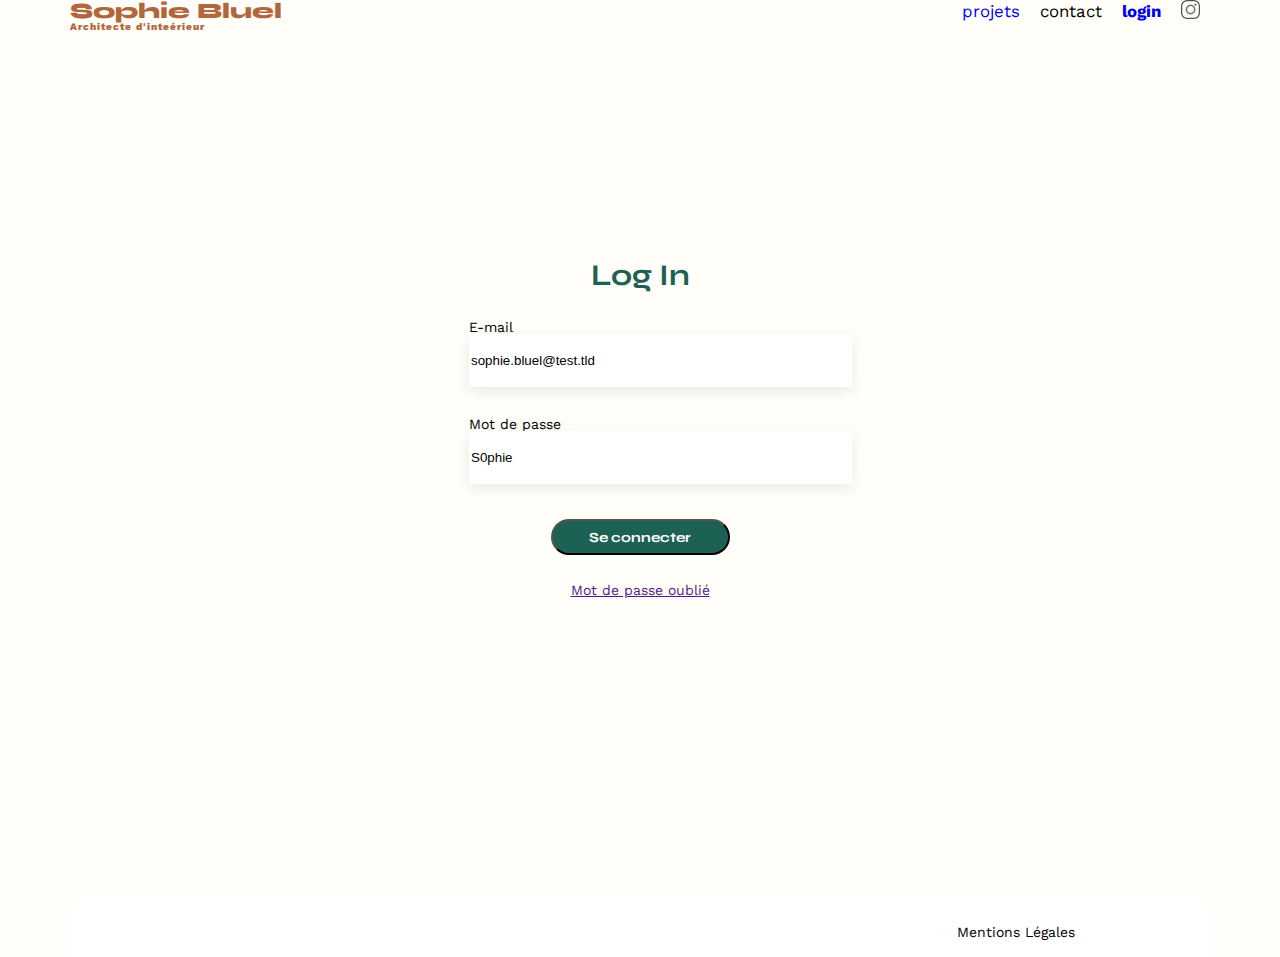
==== FrontEnd/login.html @ 11ecfdc3 "final version, bit more cleaning to do" ====
<!DOCTYPE html>
<html lang="fr">
  <head>
    <meta charset="UTF-8" />
    <title>Sophie Bluel - Architecte d'intérieur</title>
    <meta name="viewport" content="width=device-width, initial-scale=1.0" />
    <link rel="preconnect" href="https://fonts.googleapis.com" />
    <link rel="preconnect" href="https://fonts.gstatic.com" crossorigin />
    <link
      href="https://fonts.googleapis.com/css2?family=Syne:wght@700;800&family=Work+Sans&display=swap"
      rel="stylesheet"
    />
    <meta name="description" content="" />
    <link rel="stylesheet" href="./assets/style.css" />
    <script type="module" src="login.js"></script>
  </head>
  <body>
    <header>
      <div>
        <h1>Sophie Bluel <span>Architecte d'inteérieur</span></h1>
        <nav>
          <ul>
            <a href="index.html" class="headerlink">projets</a>
            <a href="" class="headerlink">contact</a>
            <a href="login.html" class="headerlink" style="font-weight: bold">login</a>
            <a href="https://www.instagram.com/" class="headerlink"
              ><img src="./assets/icons/instagram.png" alt="Instagram"
            /></a>
          </ul>
        </nav>
      </div>
    </header>

    <main>
      <h2 class="hlogin">Log In</h2>
      <form action="#" method="post" class="login">
        <label for="name">E-mail</label>
        <input type="text" name="name" id="mail" class="input" value="sophie.bluel@test.tld" />
        <label for="email">Mot de passe</label>
        <input type="email" name="email" id="password" value="S0phie" />
        <input type="submit" id="login" value="Se connecter" />
        <a href="" class="forgotpassword">Mot de passe oublié</a>
      </form>
    </main>

    <footer>
      <nav>
        <ul>
          <li>Mentions Légales</li>
        </ul>
      </nav>
    </footer>
  </body>
</html>
---- FrontEnd/assets/style.css ----
/* http://meyerweb.com/eric/tools/css/reset/
   v2.0 | 20110126
   License: none (public domain)
*/

html,
body,
div,
span,
applet,
object,
iframe,
h1,
h2,
h3,
h4,
h5,
h6,
p,
blockquote,
pre,
a,
abbr,
acronym,
address,
big,
cite,
code,
del,
dfn,
em,
img,
ins,
kbd,
q,
s,
samp,
small,
strike,
strong,
sub,
sup,
tt,
var,
b,
u,
i,
center,
dl,
dt,
dd,
ol,
ul,
li,
fieldset,
form,
label,
legend,
table,
caption,
tbody,
tfoot,
thead,
tr,
th,
td,
article,
aside,
canvas,
details,
embed,
figure,
figcaption,
footer,
header,
hgroup,
menu,
nav,
output,
ruby,
section,
summary,
time,
mark,
audio,
video {
  margin: 0;
  padding: 0;
  border: 0;
  font-size: 100%;
  font: inherit;
  vertical-align: baseline;
}
/* HTML5 display-role reset for older browsers */
article,
aside,
details,
figcaption,
figure,
footer,
header,
hgroup,
menu,
nav,
section {
  display: block;
}
body {
  line-height: 1;
  background: #fffef8;
}

ol,
ul {
  list-style: none;
}
blockquote,
q {
  quotes: none;
}
blockquote:before,
blockquote:after,
q:before,
q:after {
  content: "";
  content: none;
}
table {
  border-collapse: collapse;
  border-spacing: 0;
}
/** end reset css**/
body {
  max-width: 1140px;
  margin: auto;
  font-family: "Work Sans";
  font-size: 14px;
}
header {
  display: flex;
  justify-content: space-between;
  flex-direction: column-reverse;
}
header div {
  display: flex;
  justify-content: space-between;
}
button {
  cursor: pointer;
}

.editmode {
  display: flex;
  color: white;
  /* position: absolute; */
  top: 0px;
  width: 100%;
  height: 59px;
  padding: 10px 0;
  margin-bottom: 30px;
  justify-content: center;
  align-items: center;
  gap: 20px;
  background-color: black;
}

.editmode span {
  display: flex;
  flex-direction: row-reverse;
  gap: 10px;
}

.editmode button {
  border-radius: 60px;
  border: none;
  width: 216px;
  height: 38px;
}

section {
  margin: 50px 0;
}

h1 {
  display: flex;
  flex-direction: column;
  font-family: "Syne";
  font-size: 22px;
  font-weight: 800;
  color: #b1663c;
}

h1 > span {
  font-family: "Work Sans";
  font-size: 10px;
  letter-spacing: 0.1em;
}

h2 {
  font-family: "Syne";
  font-weight: 700;
  font-size: 30px;
  color: #1d6154;
}
nav ul {
  display: flex;
  align-items: center;
  list-style-type: none;
}

.headerlink {
  text-decoration: none;
  padding: 0 10px;
  font-size: 1.2em;
}

.headerlink img {
  height: 19px;
}

.headerlink:visited {
  color: black;
}

.headerlink:hover {
  color: #b1663c;
}

#introduction {
  display: flex;
}
#introduction figure {
  flex: 1;
}
#introduction img {
  display: block;
  margin: auto;
  width: 80%;
}

#introduction article {
  flex: 1;
  margin-top: 50px;
}
#introduction h2 {
  margin-bottom: 1em;
}

#introduction p {
  margin-bottom: 0.5em;
  width: 404px;
  line-height: 16.42px;
}
#portfolio h2 {
  text-align: center;
  margin-bottom: 1em;
}

/* style button modifier */

.editbuttons {
  margin-top: 10px;
  margin-left: 57px;
  border: none;
  background-color: #fffef8;
}
.editbuttons span {
  margin-right: 5px;
}

.editbuttonsgallery {
  border: none;
  background-color: #fffef8;
}
.editbuttonsgallery span {
  margin-right: 5px;
}

/* gestion des filtres */
.filters {
  display: flex;
  margin-top: 46px;
  justify-content: center;
}
.filters button {
  height: 37px;
  margin-right: 10px;
  margin-bottom: 51px;
  padding-left: 15px;
  padding-right: 15px;
  min-width: 100px;
  border-radius: 60px;
  font-size: 16px;
  border: 1px solid #1d6154;
  background-color: white;
  font-weight: 700;
  cursor: pointer;
  font-family: "Syne";
  color: #1d6154;
}

.filters button:hover {
  background-color: #ddd;
}

.buttonfilters-active {
  background-color: #1d6154 !important ;
  color: white !important;
}

.gallery {
  width: 100%;
  display: grid;
  grid-template-columns: 1fr 1fr 1fr;
  grid-column-gap: 20px;
  grid-row-gap: 20px;
}

.gallery img {
  width: 100%;
}
#contact {
  width: 50%;
  margin: auto;
}
#contact > * {
  text-align: center;
}
#contact h2 {
  margin-bottom: 20px;
}
#contact form {
  text-align: left;
  margin-top: 30px;
  display: flex;
  flex-direction: column;
}

#contact input {
  height: 50px;
  font-size: 1.2em;
  border: none;
  box-shadow: 0px 4px 14px rgba(0, 0, 0, 0.09);
}
#contact label {
  margin: 2em 0 1em 0;
}
#contact textarea {
  border: none;
  box-shadow: 0px 4px 14px rgba(0, 0, 0, 0.09);
}

input[type="submit"] {
  font-family: "Syne";
  font-weight: 700;
  color: white;
  background-color: #1d6154;
  margin: 2em auto;
  width: 180px;
  text-align: center;
  border-radius: 60px;
}

footer nav ul {
  display: flex;
  justify-content: flex-end;
  margin: 2em;
}
footer {
  background-color: white;
  height: 60px;
  display: flex;
  justify-content: flex-end;
  padding-right: 107px;
}

/* css pour log in */

.hlogin {
  display: flex;
  justify-content: center;
  margin-top: 20%;
  margin-bottom: 30px;
}
.login {
  display: flex;
  flex-direction: column;
  margin: auto;
  width: 30%;
  margin-bottom: 300px;
}

.login label {
  display: flex;
  justify-content: center;
}

input[type="email"],
input[type="text"] {
  width: 379px;
  height: 51px;
  box-shadow: 0px 4px 14px rgba(0, 0, 0, 0.09);
  background: #fff;
  border: none;
}

.login input[type="email"],
input[type="text"] {
  margin-bottom: 30px;
}
.login input[type="submit"] {
  width: 179px;
  height: 36px;
  font-size: 14px;
  margin-top: 5px;
}

.login a {
  display: flex;
  justify-content: center;
}

.login label {
  display: flex;
  justify-content: flex-start;
}

/* gestion de la fenetre edit*/

.editgallery {
  position: fixed;
  display: flex;
  background-color: rgba(0, 0, 0, 0.65);
  width: 100%;
  min-height: 100%;
  top: 0;
  left: 0;
  z-index: 12;
  align-items: center;
  justify-content: center;
}

.gallerydiv {
  background-color: white;
  height: 731px;
  width: 630px;
  display: flex;
  flex-direction: column;
  align-items: center;
  position: fixed;
  left: 50%;
  transform: translate(-50%, 0);
  top: 35%;
  z-index: 12;
}

.gallerydiv h2 {
  color: black;
  font-weight: 400;
  margin-bottom: 50px;
}

.closeedit {
  height: 30px;
  width: 30px;
  border: none;
  background-color: white;
  font-weight: 700;
}

.buttonadd {
  background-color: #1d6154;
  width: 237px;
  height: 36px;
  border-radius: 60px;
  border: none;
  color: white;
  font-weight: 700;
  margin-top: 20px;
}

.buttonsuppr {
  background-color: white;
  border: none;
  width: 230px;
  height: 36px;
  color: red;
  margin-top: 10px;
}

.gallerymini {
  display: grid;
  grid-template-columns: 78px 78px 78px 78px 78px;
  grid-column-gap: 6px;
  height: 55%;
  background-color: white;
  justify-content: center;
  border-bottom: solid #b3b3b3;
  margin-bottom: 20px;
}

.headeredit {
  display: flex;
  width: 100%;
  height: 5%;
  padding-top: 15px;
  padding-right: 25px;
  justify-content: flex-end;
}

.gallerymini figure {
  width: 78px;
  position: relative;
}
.gallerymini img {
  width: 78px;
}

.gallerymini figcaption {
  width: 78px;
}

.gallerymini figure button {
  width: 17px;
  height: 17px;
  border: none;
  padding: 0;
  background-color: black;
  position: absolute;
  top: 5px;
  right: 5px;
  border-radius: 2px;
}

.gallerymini figure button span {
  color: white;
  font-size: 10px;
}

/* form style */

.gallerydiv form {
  display: flex;
  flex-direction: column;
}

input[type="file"] {
  display: none;
}

.imagelabel {
  display: flex;
  justify-content: center;
  align-items: center;
  flex-direction: column;
  font-size: 1.25em;
  font-weight: 700;
  color: white;
  background-color: #e8f1f7;
  border-radius: 3px;
  width: 420px;
  height: 169px;
  margin-top: 0;
}

.imagelabel .fa-solid,
.imagelabel .fas {
  font-weight: 900;
  font-size: 58px;
  color: #b9c5cc;
}

.ajoutphoto {
  display: flex;
  justify-content: center;
  align-items: center;
  width: 173px;
  height: 36px;
  border-radius: 50px;
  font-size: 14px;
  font-weight: 500;
  color: #306685;
  background-color: #cbd6dc;
}

.infoupload {
  margin-top: 7px;
  font-size: 10px;
  font-weight: 400;
  color: black;
}

.gallerydiv select {
  margin-top: 5px;
  width: 420px;
  height: 51px;
  border: none;
  box-shadow: 0px 4px 14px rgba(0, 0, 0, 0.09);
}

.uploadsubmit {
  background-color: #a7a7a7 !important;
  border: none;
  height: 36px;
  width: 237px !important;
}

.imagelabel img {
  height: 100%;
}
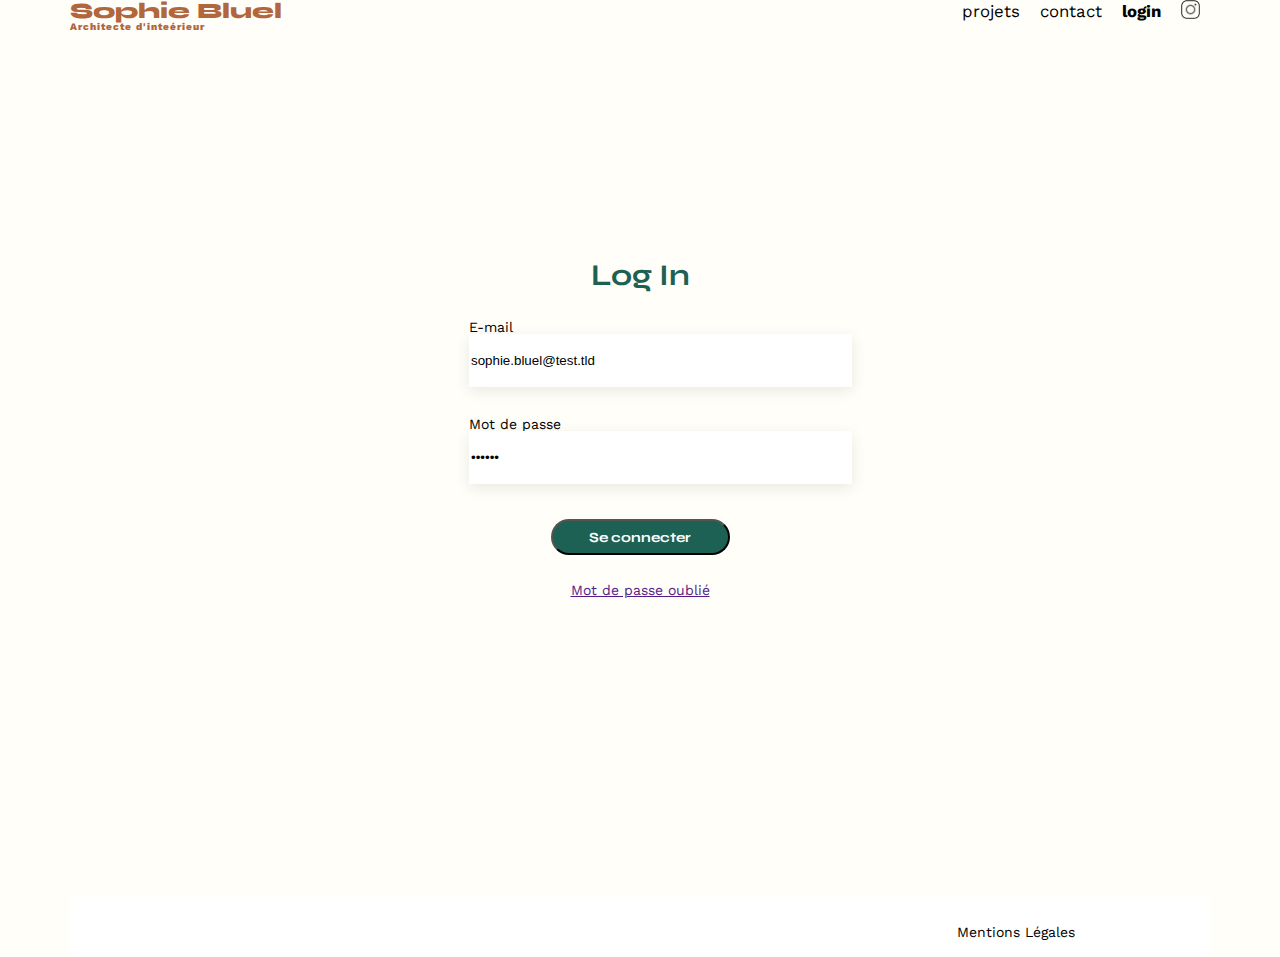
==== commit ba34a2fd: "changed the login so the password displays asterisks" ====
--- a/FrontEnd/login.html
+++ b/FrontEnd/login.html
@@ -37,7 +37,7 @@
         <label for="name">E-mail</label>
         <input type="text" name="name" id="mail" class="input" value="sophie.bluel@test.tld" />
         <label for="email">Mot de passe</label>
-        <input type="email" name="email" id="password" value="S0phie" />
+        <input type="password" name="email" id="password" value="S0phie" />
         <input type="submit" id="login" value="Se connecter" />
         <a href="" class="forgotpassword">Mot de passe oublié</a>
       </form>
--- a/FrontEnd/assets/style.css
+++ b/FrontEnd/assets/style.css
@@ -212,6 +212,7 @@
   text-decoration: none;
   padding: 0 10px;
   font-size: 1.2em;
+  color: black;
 }
 
 .headerlink img {
@@ -395,7 +396,7 @@
   justify-content: center;
 }
 
-input[type="email"],
+input[type="password"],
 input[type="text"] {
   width: 379px;
   height: 51px;
@@ -404,7 +405,7 @@
   border: none;
 }
 
-.login input[type="email"],
+.login input[type="password"],
 input[type="text"] {
   margin-bottom: 30px;
 }
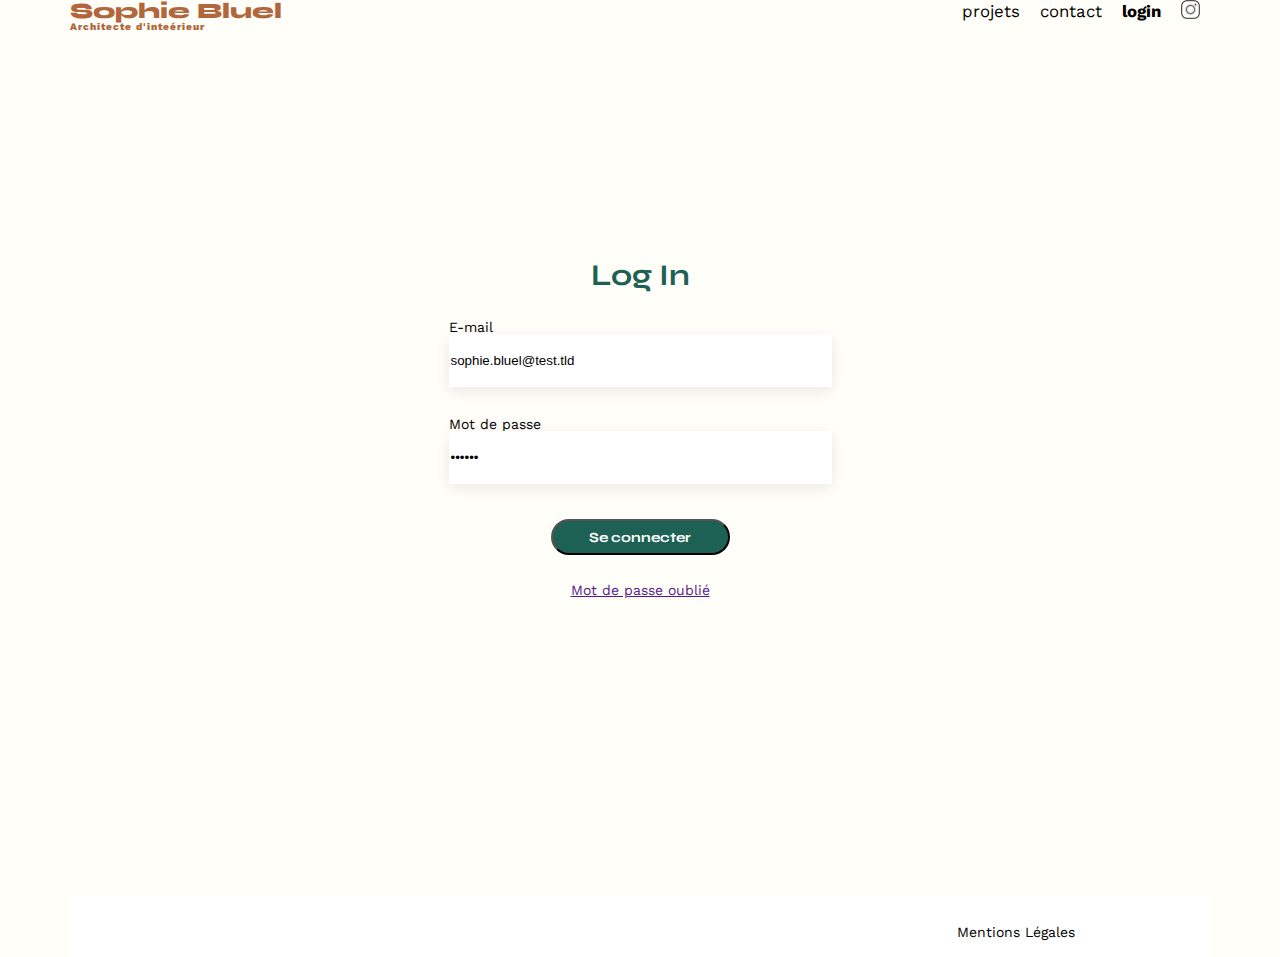
==== commit 356552ea: "making the login form more responsive" ====
--- a/FrontEnd/login.html
+++ b/FrontEnd/login.html
@@ -32,15 +32,17 @@
     </header>
 
     <main>
-      <h2 class="hlogin">Log In</h2>
-      <form action="#" method="post" class="login">
-        <label for="name">E-mail</label>
-        <input type="text" name="name" id="mail" class="input" value="sophie.bluel@test.tld" />
-        <label for="email">Mot de passe</label>
-        <input type="password" name="email" id="password" value="S0phie" />
-        <input type="submit" id="login" value="Se connecter" />
-        <a href="" class="forgotpassword">Mot de passe oublié</a>
-      </form>
+      <div>
+        <h2 class="hlogin">Log In</h2>
+        <form action="#" method="post" class="loginform">
+          <label for="name">E-mail</label>
+          <input type="text" name="name" id="mail" class="input" value="sophie.bluel@test.tld" />
+          <label for="email">Mot de passe</label>
+          <input type="password" name="email" id="password" value="S0phie" />
+          <input type="submit" id="login" value="Se connecter" />
+          <a href="" class="forgotpassword">Mot de passe oublié</a>
+        </form>
+      </div>
     </main>
 
     <footer>
--- a/FrontEnd/assets/style.css
+++ b/FrontEnd/assets/style.css
@@ -277,7 +277,7 @@
   margin-right: 5px;
 }
 
-/* gestion des filtres */
+/* gestion filters */
 .filters {
   display: flex;
   margin-top: 46px;
@@ -375,23 +375,30 @@
   padding-right: 107px;
 }
 
-/* css pour log in */
-
+/* css for log in */
+
+main div {
+  display: flex;
+  justify-content: center;
+  flex-direction: column;
+}
 .hlogin {
   display: flex;
-  justify-content: center;
+  position: relative;
+  justify-content: center;
+  margin: auto;
   margin-top: 20%;
   margin-bottom: 30px;
 }
-.login {
-  display: flex;
+.loginform {
+  display: flex;
+  position: relative;
   flex-direction: column;
   margin: auto;
-  width: 30%;
   margin-bottom: 300px;
 }
 
-.login label {
+.loginform label {
   display: flex;
   justify-content: center;
 }
@@ -405,40 +412,37 @@
   border: none;
 }
 
-.login input[type="password"],
+.loginform input[type="password"],
 input[type="text"] {
   margin-bottom: 30px;
 }
-.login input[type="submit"] {
+.loginform input[type="submit"] {
   width: 179px;
   height: 36px;
   font-size: 14px;
   margin-top: 5px;
 }
 
-.login a {
-  display: flex;
-  justify-content: center;
-}
-
-.login label {
+.loginform a {
+  display: flex;
+  justify-content: center;
+}
+
+.loginform label {
   display: flex;
   justify-content: flex-start;
 }
 
-/* gestion de la fenetre edit*/
+/* gestion edit window*/
 
 .editgallery {
   position: fixed;
-  display: flex;
+  display: inline-flex;
   background-color: rgba(0, 0, 0, 0.65);
   width: 100%;
   min-height: 100%;
   top: 0;
   left: 0;
-  z-index: 12;
-  align-items: center;
-  justify-content: center;
 }
 
 .gallerydiv {
@@ -448,11 +452,8 @@
   display: flex;
   flex-direction: column;
   align-items: center;
-  position: fixed;
-  left: 50%;
-  transform: translate(-50%, 0);
-  top: 35%;
-  z-index: 12;
+  position: relative;
+  margin: auto;
 }
 
 .gallerydiv h2 {
@@ -543,6 +544,19 @@
 .gallerydiv form {
   display: flex;
   flex-direction: column;
+}
+
+.gallerydiv h2 {
+  margin-top: 50px;
+}
+
+.backarrow {
+  position: absolute;
+  left: 0;
+  margin: 30px 0 0 30px;
+  background-color: white;
+  border: none;
+  font-size: 20px;
 }
 
 input[type="file"] {
